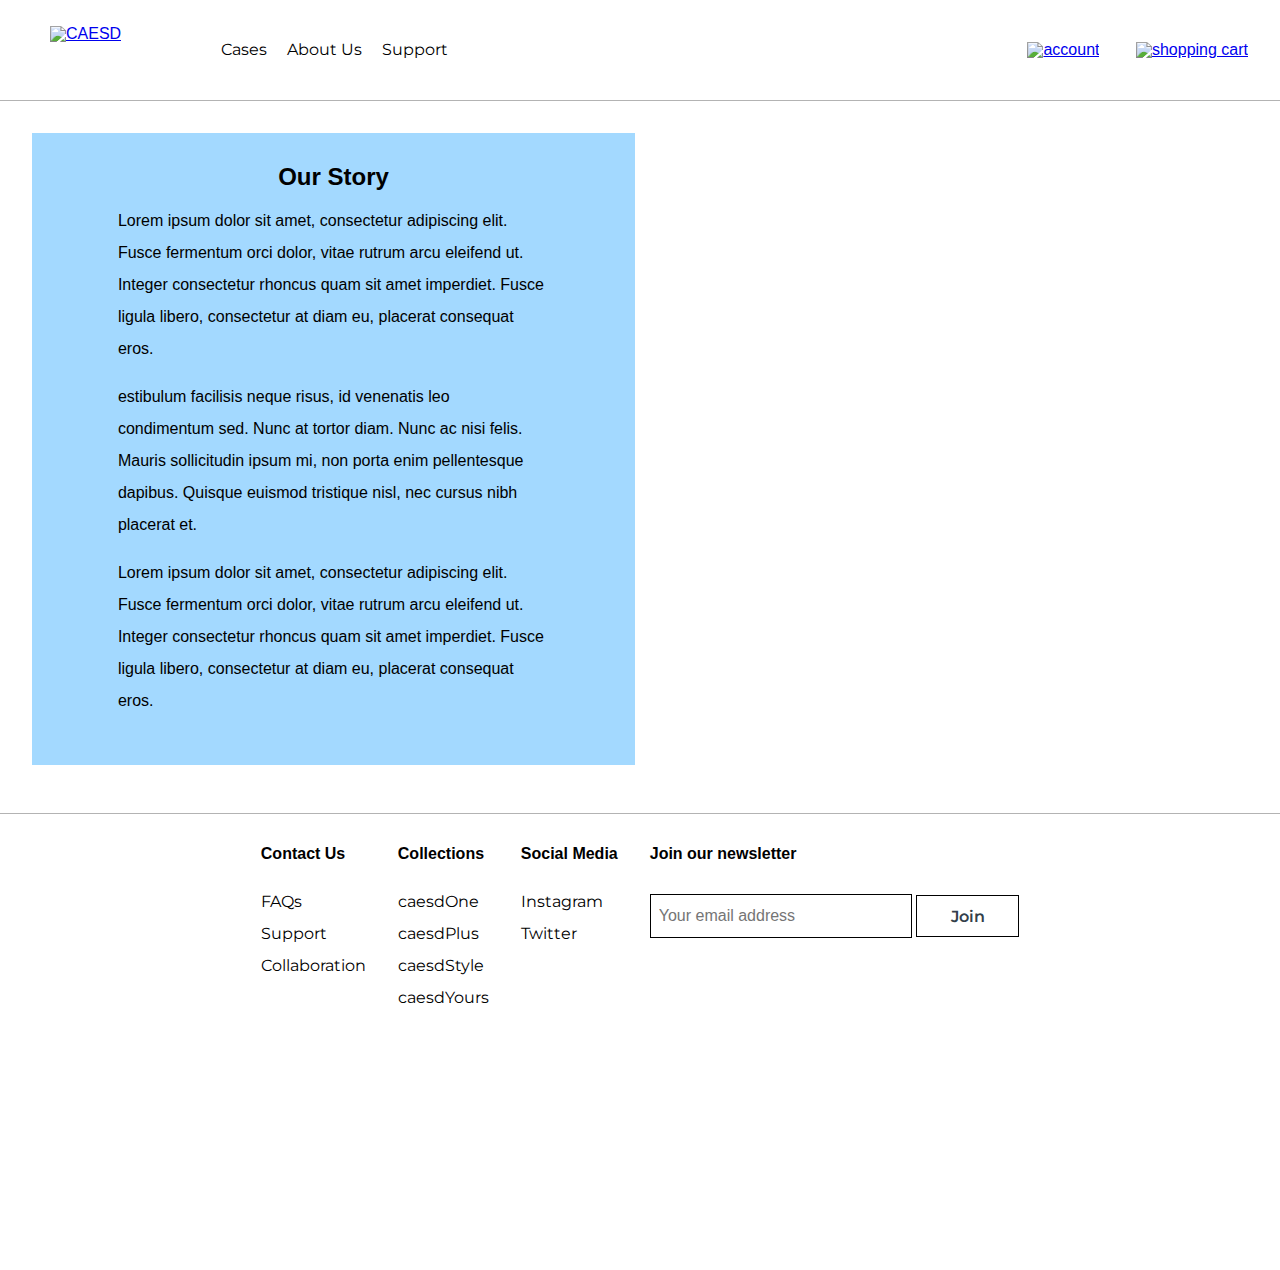
==== about-us.html @ 48cbce0d "Simplifying CSS, improving page layouts and changing layouts to grid." ====
<!DOCTYPE html>
<html lang="en" dir="ltr">

<head>
  <meta charset="utf-8">
  <title>CAESD</title>
  <meta name="viewport" content="width=device-width, initial -scale=1.0">
  <meta name="description" content="CAESD offers high-quality phone cases to users at all different price points. Our cases are designed to be minimalist and bright.">
  <meta name="keywords" content="phone case, iPhone, cases, design, modern, minimalist, phone case">
  <meta name="author" content="Devansh G.">
  <meta name="copyright" content="CAESD">
  <link rel="stylesheet" href="style.css">
  <link rel="preconnect" href="https://fonts.gstatic.com">
  <link
    href="https://fonts.googleapis.com/css2?family=Montserrat:ital,wght@0,100;0,200;0,300;0,400;0,500;0,600;0,700;0,800;0,900;1,100;1,200;1,300;1,400;1,500;1,600;1,700;1,800;1,900&family=Playfair+Display:ital,wght@0,400;0,500;0,600;0,700;0,800;0,900;1,400;1,500;1,600;1,700;1,800;1,900&display=swap"
    rel="stylesheet">
</head>

<body>
  <header>
    <a href="index.html"><img class="header-brand" src="assets/logo.svg" alt="CAESD"></a>
    <nav>
      <ul>
        <li><a href="cases.html">cases</a></li>
        <li><a href="about-us.html">about us</a></li>
        <li><a href="support.html">support</a></li>
      </ul>
    </nav>
    <div class="shop-items">
      <a href="#"><img src="assets/person.svg" alt="account"></a>
      <a href="#"><img src="assets/cart.svg" alt="shopping cart"></a>
    </div>
  </header>

<section>
  <div class="gallery">
    <div class="our-story">
      <h2>Our Story</h2>
      <p>Lorem ipsum dolor sit amet, consectetur adipiscing elit. Fusce fermentum orci dolor, vitae rutrum arcu eleifend ut. Integer consectetur rhoncus quam sit amet imperdiet. Fusce ligula libero, consectetur at diam eu, placerat consequat eros.</p>
      <p>estibulum facilisis neque risus, id venenatis leo condimentum sed. Nunc at tortor diam. Nunc ac nisi felis. Mauris sollicitudin ipsum mi, non porta enim pellentesque dapibus. Quisque euismod tristique nisl, nec cursus nibh placerat et.</p>
      <p>Lorem ipsum dolor sit amet, consectetur adipiscing elit. Fusce fermentum orci dolor, vitae rutrum arcu eleifend ut. Integer consectetur rhoncus quam sit amet imperdiet. Fusce ligula libero, consectetur at diam eu, placerat consequat eros.</p>
    </div>
    <div class="about-images image-1"></div>
    <div class="about-images image-2"></div>
    <div class="about-images image-3"></div>
    <div class="about-images image-4"></div>
    <div class="about-images image-5"></div>
  </div>
</section>


  <footer>
    <div class="footer">

      <div class="footer-heading footer-1">
        <h2>Contact Us</h2>
        <a href="support.html#faq">FAQs</a>
        <a href="support.html">Support</a>
        <a href="support.html#collab">Collaboration</a>
      </div>

      <div class="footer-heading footer-2">
        <h2>Collections</h2>
        <a href="#">caesdOne</a>
        <a href="#">caesdPlus</a>
        <a href="#">caesdStyle</a>
        <a href="#">caesdYours</a>
      </div>

      <div class="footer-heading footer-3">
        <h2>Social Media</h2>
        <a href="https://www.instagram.com/caesd.shop/" target="_blank">Instagram</a>
        <a href="https://twitter.com/caesdshop" target="_blank">Twitter</a>
      </div>

      <div class="footer-email-form">
        <h2>Join our newsletter</h2>
        <input type="email" placeholder="Your email address" id="footer-email">
        <input type="submit" value="Join" id="footer-email-btn">
      </div>
    </div>
  </footer>
</body>

</html>
---- style.css ----
/* Reset Stylesheet */
html, body, div, span, object, iframe,
h1, h2, h3, h4, h5, h6, p, blockquote, pre,
abbr, address, cite, code,
del, dfn, em, img, ins, kbd, q, samp,
small, strong, sub, sup, var,
b, i,
dl, dt, dd, ol, ul, li,
fieldset, form, label, legend,
table, caption, tbody, tfoot, thead, tr, th, td,
article, aside, canvas, details, figcaption, figure,
footer, header, hgroup, menu, nav, section, summary,
time, mark, audio, video {
  margin: 0;
  padding: 0;
  border: 0;
  outline: 0;
  font-size: 100%;
  vertical-align: baseline;
  background: transparent;
}

body {
  line-height: 1;
}

article, aside, details, figcaption, figure,
footer, header, hgroup, menu, nav, section {
  display: block;
}

nav ul {
  list-style: none;
}

blockquote, q {
  quotes: none;
}

blockquote:before, blockquote:after,
q:before, q:after {
  content: '';
  content: none;
}

a {
  margin: 0;
  padding: 0;
  font-size: 100%;
  vertical-align: baseline;
  background: transparent;
}

/* change colours to suit your needs */
ins {
  background-color: #ff9;
  color: #000;
  text-decoration: none;
}

/* change colours to suit your needs */
mark {
  background-color: #ff9;
  color: #000;
  font-style: italic;
  font-weight: bold;
}

del {
  text-decoration: line-through;
}

abbr[title], dfn[title] {
  border-bottom: 1px dotted;
  cursor: help;
}

table {
  border-collapse: collapse;
  border-spacing: 0;
}

hr {
  display: block;
  height: 1px;
  border: 0;
  border-top: 1px solid #cccccc;
  margin: 16px 0;
  padding: 0;
}

input, select {
  vertical-align: middle;
}

/*My Code*/
* {
  font-family: 'Roboto', sans-serif;
}

body {}

section {
  width: calc(100% - 32px);
  display: flex;
  justify-content: center;
  padding:0 16px 16px 16px;
}

/*HEADER*/
header {
  background-color: #fff;
  width: 100%;
  height: 100px;
  display: flex;
  flex-direction: column;
  align-items: center;
  border-bottom: solid 0.5px #b3b3b3;
}

header .header-brand {
  height: 32px;
  display: block;
  margin-top: 16px;
  margin-bottom: 16px;
}

header nav ul {
  display: flex;
  flex-direction: row;
  flex-wrap: wrap;
  align-items: center;
}

header ul li a {
  font-family: 'Montserrat', sans-serif;
  display: block;
  padding-right: 20px;
  text-transform: capitalize;
  font-size: 16px;
  text-decoration: none;
  color: #000;
}

header ul li a:hover {
  text-decoration: underline;
  transition: 0.3s ease-out;
}

.shop-items {
  justify-content: center;
  align-items: center;
}

.shop-items a img {
  height: 24px;
}

@media only screen and (min-width: 1000px) {
  header {
    flex-direction: row;
    align-items: center;
  }

  header .header-brand {
    height: 48px;
    margin-left: 50px;
  }

  header nav {
    margin-left: 100px;
  }

  .shop-items {
    margin-left: auto;
    justify-content: flex-start;
    align-items: center;
  }

  .shop-items a img {
    height: 32px;
    margin-right: 32px;
  }
}

/*FOOTER*/
footer {
  border-top: 0.5px solid #b3b3b3;
  background-color: #fff;
  padding: 32px 0 64px 0;
}

footer .footer {
  width: 80%;
  height: 40vh;
  background-color: #fff;
  display: flex;
  justify-content: center;
  flex-wrap: wrap;
  margin: 0 auto;
}

.footer-heading {
  display: flex;
  flex-direction: column;
  margin-right: 32px;
}

.footer-heading h2 {
  margin-bottom: 32px;
}

.footer-heading a {
  font-family: 'Montserrat', sans-serif;
  color: #000;
  text-decoration: none;
  margin-bottom: 16px;
}

.footer-heading a:hover {
  text-decoration: underline;
  transition: 0.3s ease-out;
}

.footer-email-form h2 {
  margin-bottom: 32px;
}

#footer-email {
  width: 250px;
  height: 40px;
  outline: none;
  border: solid 0.5px #000;
  padding-left: 8px;
  font-size: 16px;
  margin-bottom: 16px;
}

#footer-email-btn {
  width: 103px;
  padding: 1px;
  height: 42px;
  background-color: #fff;
  outline: none;
  border: solid 0.5px #000;
  color: #343F4B;
  font-size: 16px;
  margin-bottom: 16px;
  font-weight: 600;
  font-family: 'Montserrat', sans-serif;
}

#footer-email-btn:hover {
  cursor: pointer;
  background-color: #f9423d;
  transition: all 0.4s ease-out;
}

/*INDEX*/
.index-banner {
  width: 100%;
  margin-top: 16px;
  background: linear-gradient(rgba(0, 0, 0, 0.4), rgba(0, 0, 0, 0.5)), url(assets/soon.jpg);
  background-position: center middle;
  background-size: cover;
  background-repeat: no-repeat;
  height: 60vh;
  overflow: hidden;
  display: flex;
  flex-direction: column;
  align-items: center;
  justify-content: center;
  padding: 16px;
}

.index-banner h1 {
  font-size: 32px;
  color: #fff;
  text-align: center;
  margin-bottom: 16px;
}

.index-banner p {
  color: #fff;
  font-family: 'Montserrat', sans-serif;
  font-size: 16px;
  text-align: center;
  margin-bottom: 16px;
}

.vision-grid {
  display: grid;
  grid-template-columns: 1fr 1fr;
  grid-gap: 32px;
}

.vision-image {
  margin: 32px;
  background-image: url(assets/d.jpg);
  background-position: center;
  background-repeat: no-repeat;
  background-size: cover;
  height: 320px;
}

.vision-item {
  padding: 32px;
  line-height: 21px;
  font-size: 16px;
  display: flex;
  flex-direction: column;
  justify-content: center;
  grid-column: span 2;
}

.vision-item h2 {
  font-size: 32px;
  margin-bottom: 32px;
}

.collections-grid {
  display: grid;
  grid-template-columns: 1fr 1fr 1fr;
  grid-gap: 32px;
}

.coll-item {
  padding: 32px;
  display: flex;
  flex-direction: column;
  justify-content: center;
  align-items: center;
  grid-column: span 3;
}

.coll-item img {
  margin-left: 0;
  margin-right: 0;
  width: 300px;
}

.coll-item img,h2,p {
  margin-bottom: 16px;
}

.coll-item h2 {
  font-weight: 500;
}

.coll-item p {
  font-family: 'Montserrat', sans-serif;
  line-height: 20px;
}

.coll-item button {
  font-family: 'Montserrat', sans-serif;
  font-weight: 600;
  outline: none;
  border: solid 1px #000;
  background-color: #fff;
  font-size: 12px;
  text-transform: uppercase;
  padding: 10px;
}

.coll-item button:hover {
  opacity: 0.6;
}

@media only screen and (min-width: 1000px) {
  .index-banner h1 {
    margin-left: 32px;
    font-size: 64px;
    margin-bottom: 32px;
  }

  .index-banner p {
    font-size: 24px;
    margin-left: 32px;
    margin-bottom: 32px;
  }

  .coll-item {
    grid-column: span 1;
  }

  .vision-item {
    grid-column: span 1;
  }
}

/*SUPPORT*/
.support-grid {
  margin-top: 16px;
  display: grid;
  grid-template-columns: 1fr 1fr;
  grid-gap: 32px;
}

.support-div {
  background-color: red;
  grid-column: span 2;
  padding: 32px;
}

.support-statement {
  display: flex;
  flex-direction: column;
  justify-content: center;
  align-items: center;
}


.form form {
  display: flex;
  flex-direction: column;
  justify-content: center;
  align-items: center;
}

.support-div img {
  height: 32px;
}

.support-div p {
  font-family: 'Montserrat', sans-serif;
}

@media only screen and (min-width: 1000px) {
  .support-div {
    grid-column: span 1;
  }
}

/*ABOUT US*/
.gallery {
  padding-top: 32px;
  padding-bottom: 32px;
  width: calc(100%-32px);
  padding-left: 16px;
  padding-right: 16px;
  height: auto;
  display: grid;
  grid-template-columns: repeat(4, 1fr);
  grid-gap: 10px;
}

.our-story {
  padding: 32px;
  grid-column: span 4;
  display: flex;
  flex-direction: column;
  justify-content: center;
  align-items: center;
  background-color: #A3D9FF;
}

.our-story h2 {
  font-size: 24px;
  margin-bottom: 16px;
}

.our-story p {
  width: 80%;
  font-size: 16px;
  line-height: 32px;
  margin-bottom: 16px;
}

.about-images {
  height: 200px;
  width: auto;
  background-position: center;
  background-size: cover;
  background-repeat: no-repeat;
  grid-column: span 4;
}

.image-1 {
  background-image: url(assets/a.jpg);
}

.image-2 {
  background-image: url(assets/b.jpg);
}

.image-3 {
  background-image: url(assets/c.jpg);
}

.image-4 {
  background-image: url(assets/d.jpg);
}

.image-5 {
  background-image: url(assets/e.jpg);
}

@media only screen and (min-width: 1000px) {
  .about-images {
    grid-column: auto;
  }

  .image-1 {
    grid-column: span 2;
  }

  .our-story {
    grid-column: span 2;
    grid-row: span 3;
  }

}

/*PRODUCTS*/

}
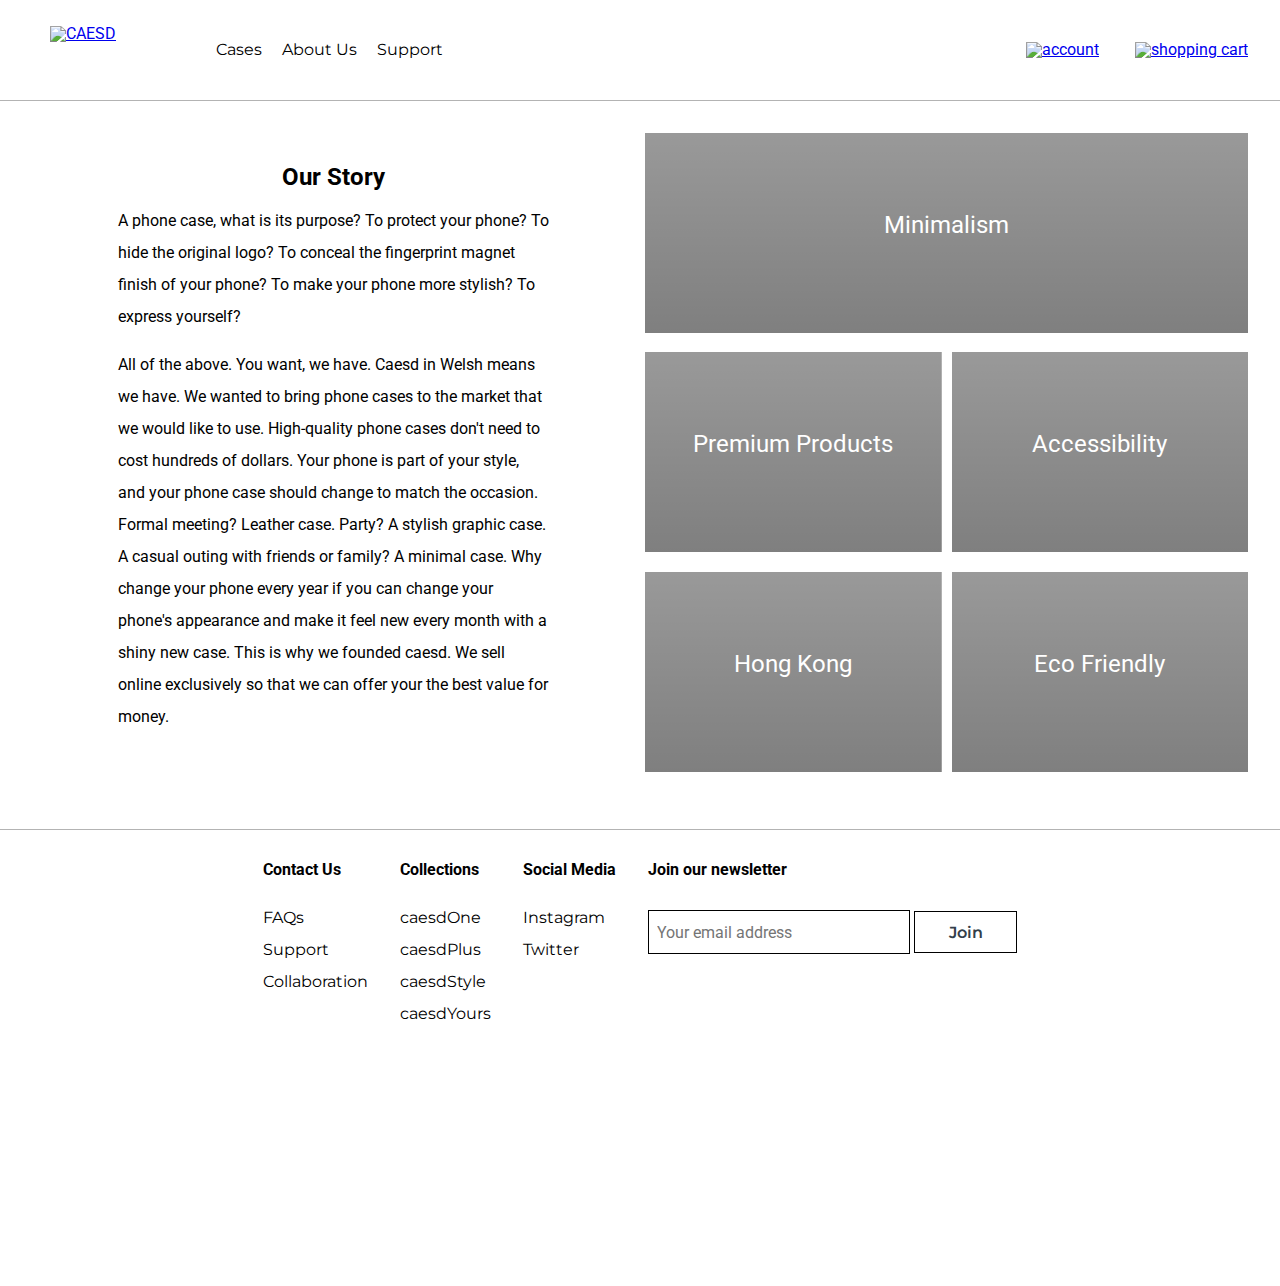
==== commit f5a483f9: "Improving grammar, completing about us page." ====
--- a/about-us.html
+++ b/about-us.html
@@ -11,9 +11,7 @@
   <meta name="copyright" content="CAESD">
   <link rel="stylesheet" href="style.css">
   <link rel="preconnect" href="https://fonts.gstatic.com">
-  <link
-    href="https://fonts.googleapis.com/css2?family=Montserrat:ital,wght@0,100;0,200;0,300;0,400;0,500;0,600;0,700;0,800;0,900;1,100;1,200;1,300;1,400;1,500;1,600;1,700;1,800;1,900&family=Playfair+Display:ital,wght@0,400;0,500;0,600;0,700;0,800;0,900;1,400;1,500;1,600;1,700;1,800;1,900&display=swap"
-    rel="stylesheet">
+  <link href="https://fonts.googleapis.com/css2?family=Montserrat:wght@100;200;300;400;500;600;700;800;900&family=Roboto:wght@100;300;400;500;700;900&display=swap" rel="stylesheet">
 </head>
 
 <body>
@@ -32,21 +30,31 @@
     </div>
   </header>
 
-<section>
-  <div class="gallery">
-    <div class="our-story">
-      <h2>Our Story</h2>
-      <p>Lorem ipsum dolor sit amet, consectetur adipiscing elit. Fusce fermentum orci dolor, vitae rutrum arcu eleifend ut. Integer consectetur rhoncus quam sit amet imperdiet. Fusce ligula libero, consectetur at diam eu, placerat consequat eros.</p>
-      <p>estibulum facilisis neque risus, id venenatis leo condimentum sed. Nunc at tortor diam. Nunc ac nisi felis. Mauris sollicitudin ipsum mi, non porta enim pellentesque dapibus. Quisque euismod tristique nisl, nec cursus nibh placerat et.</p>
-      <p>Lorem ipsum dolor sit amet, consectetur adipiscing elit. Fusce fermentum orci dolor, vitae rutrum arcu eleifend ut. Integer consectetur rhoncus quam sit amet imperdiet. Fusce ligula libero, consectetur at diam eu, placerat consequat eros.</p>
+  <section>
+    <div class="gallery">
+      <div class="our-story">
+        <h2>Our Story</h2>
+        <p>A phone case, what is its purpose? To protect your phone? To hide the original logo? To conceal the fingerprint magnet finish of your phone? To make your phone more stylish? To express yourself?</p>
+
+        <p>All of the above. You want, we have. Caesd in Welsh means we have. We wanted to bring phone cases to the market that we would like to use. High-quality phone cases don't need to cost hundreds of dollars. Your phone is part of your style, and your phone case should change to match the occasion. Formal meeting? Leather case. Party? A stylish graphic case. A casual outing with friends or family? A minimal case. Why change your phone every year if you can change your phone's appearance and make it feel new every month with a shiny new case. This is why we founded caesd. We sell online exclusively so that we can offer your the best value for money.</p>
+      </div>
+      <div class="about-images image-1">
+        <p>Minimalism</p>
+      </div>
+      <div class="about-images image-2">
+        <p>Premium Products</p>
+      </div>
+      <div class="about-images image-3">
+        <p>Accessibility</p>
+      </div>
+      <div class="about-images image-4">
+        <p>Hong Kong</p>
+      </div>
+      <div class="about-images image-5">
+        <p>Eco Friendly</p>
+      </div>
     </div>
-    <div class="about-images image-1"></div>
-    <div class="about-images image-2"></div>
-    <div class="about-images image-3"></div>
-    <div class="about-images image-4"></div>
-    <div class="about-images image-5"></div>
-  </div>
-</section>
+  </section>
 
 
   <footer>
--- a/style.css
+++ b/style.css
@@ -452,7 +452,6 @@
   flex-direction: column;
   justify-content: center;
   align-items: center;
-  background-color: #A3D9FF;
 }
 
 .our-story h2 {
@@ -474,26 +473,49 @@
   background-size: cover;
   background-repeat: no-repeat;
   grid-column: span 4;
+  display: flex;
+  justify-content: center;
+  align-items: center;
+}
+
+.about-images p {
+  color: #fff;
+  font-size: 24px;
 }
 
 .image-1 {
-  background-image: url(assets/a.jpg);
+  background: linear-gradient(rgba(0, 0, 0, 0.4), rgba(0, 0, 0, 0.5)), url(assets/a.jpg);
+  background-position: center;
+  background-size: cover;
+  background-repeat: no-repeat;
 }
 
 .image-2 {
-  background-image: url(assets/b.jpg);
+  background: linear-gradient(rgba(0, 0, 0, 0.4), rgba(0, 0, 0, 0.5)), url(assets/b.jpg);
+  background-position: center;
+  background-size: cover;
+  background-repeat: no-repeat;
 }
 
 .image-3 {
-  background-image: url(assets/c.jpg);
+  background: linear-gradient(rgba(0, 0, 0, 0.4), rgba(0, 0, 0, 0.5)), url(assets/c.jpg);
+  background-position: center;
+  background-size: cover;
+  background-repeat: no-repeat;
 }
 
 .image-4 {
-  background-image: url(assets/d.jpg);
+  background: linear-gradient(rgba(0, 0, 0, 0.4), rgba(0, 0, 0, 0.5)), url(assets/d.jpg);
+  background-position: center;
+  background-size: cover;
+  background-repeat: no-repeat;
 }
 
 .image-5 {
-  background-image: url(assets/e.jpg);
+  background: linear-gradient(rgba(0, 0, 0, 0.4), rgba(0, 0, 0, 0.5)), url(assets/e.jpg);
+  background-position: center;
+  background-size: cover;
+  background-repeat: no-repeat;
 }
 
 @media only screen and (min-width: 1000px) {
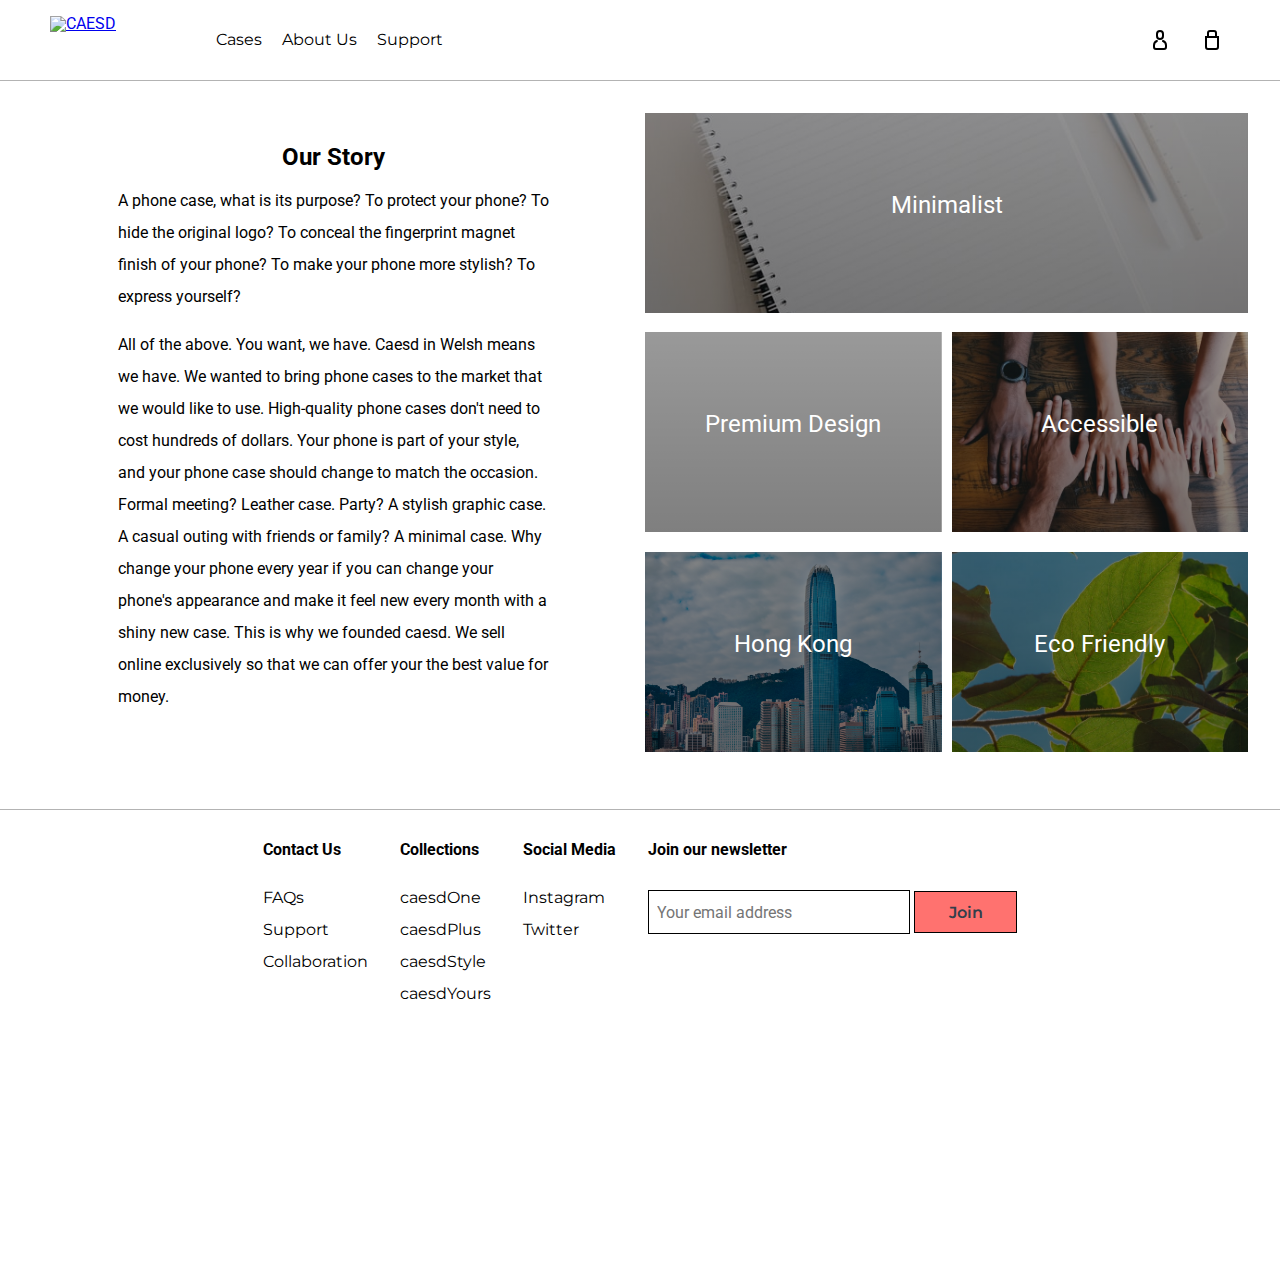
==== commit 8207f0ce: "Assets updated, added dark mode to coming soon page." ====
--- a/about-us.html
+++ b/about-us.html
@@ -3,13 +3,23 @@
 
 <head>
   <meta charset="utf-8">
-  <title>CAESD</title>
+  <title>About Us | CAESD</title>
   <meta name="viewport" content="width=device-width, initial -scale=1.0">
   <meta name="description" content="CAESD offers high-quality phone cases to users at all different price points. Our cases are designed to be minimalist and bright.">
   <meta name="keywords" content="phone case, iPhone, cases, design, modern, minimalist, phone case">
   <meta name="author" content="Devansh G.">
   <meta name="copyright" content="CAESD">
+  <link rel="shortcut icon" href="assets/favicon.png">
+
+  <!-- Snip cart -->
+  <link rel="preconnect" href="https://app.snipcart.com">
+  <link rel="preconnect" href="https://cdn.snipcart.com">
+  <link rel="stylesheet" href="https://cdn.snipcart.com/themes/v3.2.0/default/snipcart.css" />
+
+  <!-- My Style Sheet -->
   <link rel="stylesheet" href="style.css">
+
+  <!-- Google Fonts -->
   <link rel="preconnect" href="https://fonts.gstatic.com">
   <link href="https://fonts.googleapis.com/css2?family=Montserrat:wght@100;200;300;400;500;600;700;800;900&family=Roboto:wght@100;300;400;500;700;900&display=swap" rel="stylesheet">
 </head>
@@ -25,8 +35,8 @@
       </ul>
     </nav>
     <div class="shop-items">
-      <a href="#"><img src="assets/person.svg" alt="account"></a>
-      <a href="#"><img src="assets/cart.svg" alt="shopping cart"></a>
+      <img class="snipcart-customer-signin" src="assets/person.svg" alt="shopping cart">
+      <img class="snipcart-checkout" src="assets/cart.svg" alt="shopping cart">
     </div>
   </header>
 
@@ -38,24 +48,27 @@
 
         <p>All of the above. You want, we have. Caesd in Welsh means we have. We wanted to bring phone cases to the market that we would like to use. High-quality phone cases don't need to cost hundreds of dollars. Your phone is part of your style, and your phone case should change to match the occasion. Formal meeting? Leather case. Party? A stylish graphic case. A casual outing with friends or family? A minimal case. Why change your phone every year if you can change your phone's appearance and make it feel new every month with a shiny new case. This is why we founded caesd. We sell online exclusively so that we can offer your the best value for money.</p>
       </div>
-      <div class="about-images image-1">
-        <p>Minimalism</p>
+      <div class="background-image-div about-images image-1">
+        <p>Minimalist</p>
       </div>
-      <div class="about-images image-2">
-        <p>Premium Products</p>
+      <div class="background-image-div about-images image-2">
+        <p>Premium Design</p>
       </div>
-      <div class="about-images image-3">
-        <p>Accessibility</p>
+      <div class="background-image-div about-images image-3">
+        <p>Accessible</p>
       </div>
-      <div class="about-images image-4">
+      <div class="background-image-div about-images image-4">
         <p>Hong Kong</p>
       </div>
-      <div class="about-images image-5">
+      <div class="background-image-div about-images image-5">
         <p>Eco Friendly</p>
       </div>
     </div>
   </section>
 
+  <!-- SNIP CART -->
+  <script async src="https://cdn.snipcart.com/themes/v3.2.0/default/snipcart.js"></script>
+  <div hidden id="snipcart" data-api-key="ZjgwZTkxZWEtZTM1Ni00NzY0LWFlOGMtMTYyMTA3MjdhZmViNjM3NTY2NDQ2MTk2Njg1ODc3"></div>
 
   <footer>
     <div class="footer">
--- a/style.css
+++ b/style.css
@@ -104,14 +104,14 @@
   width: calc(100% - 32px);
   display: flex;
   justify-content: center;
-  padding:0 16px 16px 16px;
+  padding: 0 16px 16px 16px;
 }
 
 /*HEADER*/
 header {
   background-color: #fff;
   width: 100%;
-  height: 100px;
+  height: auto;
   display: flex;
   flex-direction: column;
   align-items: center;
@@ -150,10 +150,13 @@
 .shop-items {
   justify-content: center;
   align-items: center;
-}
-
-.shop-items a img {
-  height: 24px;
+  padding: 8px;
+}
+
+.shop-items img {
+  cursor: pointer;
+  margin-right: 24px;
+  width: 24px;
 }
 
 @media only screen and (min-width: 1000px) {
@@ -175,10 +178,10 @@
     margin-left: auto;
     justify-content: flex-start;
     align-items: center;
-  }
-
-  .shop-items a img {
-    height: 32px;
+    padding: 0;
+  }
+  .shop-items {
+    height: 24px;
     margin-right: 32px;
   }
 }
@@ -240,7 +243,7 @@
   width: 103px;
   padding: 1px;
   height: 42px;
-  background-color: #fff;
+  background-color: #ff726f;
   outline: none;
   border: solid 0.5px #000;
   color: #343F4B;
@@ -261,7 +264,7 @@
   width: 100%;
   margin-top: 16px;
   background: linear-gradient(rgba(0, 0, 0, 0.4), rgba(0, 0, 0, 0.5)), url(assets/soon.jpg);
-  background-position: center middle;
+  background-position: center;
   background-size: cover;
   background-repeat: no-repeat;
   height: 60vh;
@@ -339,7 +342,7 @@
   width: 300px;
 }
 
-.coll-item img,h2,p {
+.coll-item img, h2, p {
   margin-bottom: 16px;
 }
 
@@ -391,16 +394,24 @@
 
 /*SUPPORT*/
 .support-grid {
+  width: 100%;
   margin-top: 16px;
   display: grid;
   grid-template-columns: 1fr 1fr;
-  grid-gap: 32px;
+  grid-gap: 16px;
 }
 
 .support-div {
-  background-color: red;
+  padding: 32px;
   grid-column: span 2;
-  padding: 32px;
+}
+
+.support-div h3 {
+  margin-bottom: 16px;
+}
+
+.support-div p {
+  line-height: 24px;
 }
 
 .support-statement {
@@ -408,27 +419,115 @@
   flex-direction: column;
   justify-content: center;
   align-items: center;
-}
-
+  color: #fff;
+  background: linear-gradient(rgba(0, 0, 0, 0.4), rgba(0, 0, 0, 0.5)), url(assets/support.jpg);
+  background-size: cover;
+}
+
+.support-statement h2 {
+  text-align: center;
+}
+
+.support-statement p {
+  text-align: center;
+}
 
 .form form {
   display: flex;
   flex-direction: column;
   justify-content: center;
   align-items: center;
+}
+
+.form input {
+  width: 80%;
+  font-size: 16px;
+  padding: 8px;
+  border: solid 0.5px #000;
+  outline: none;
+  margin-bottom: 16px;
+}
+
+.form p {
+  width: calc(80% + 16px);
+  display: flex;
+  flex-direction: row;
+  flex-wrap: wrap;
+}
+
+.form p select {
+  -webkit-appearance: none;
+  -moz-appearance: none;
+  font-size: 16px;
+  width: 100%;
+  border: none;
+  outline: none;
+  font-family: 'Montserrat', sans-serif;
+  background-image: url([data-uri]) !important;
+  background-repeat: no-repeat !important;
+  background-position-x: 100% !important;
+  background-position-y: 50% !important;
+  padding: 8px;
+  border: 0.5px solid #000;
+  border-radius: 0px;
+  color: #000;
+}
+
+.form textarea {
+  resize: none;
+  font-size: 16px;
+  padding: 8px;
+  width: 80%;
+  height: 320px;
+  margin-bottom: 16px;
+  overflow-x: hidden;
+}
+
+.form button {
+  font-family: 'Montserrat', sans-serif;
+  font-weight: 600;
+  outline: none;
+  border: solid 1px #000;
+  background-color: #fff;
+  font-size: 12px;
+  text-transform: uppercase;
+  padding: 10px;
+  width: 50%;
+}
+
+.form button:hover {
+  opacity: 0.6;
 }
 
 .support-div img {
   height: 32px;
+  filter: invert(100%);
 }
 
 .support-div p {
   font-family: 'Montserrat', sans-serif;
+}
+
+#faq {
+  grid-column: span 2;
 }
 
 @media only screen and (min-width: 1000px) {
   .support-div {
     grid-column: span 1;
+  }
+
+  .support-statement h2 {
+    font-size: 24px;
+  }
+
+  .support-statement p {
+    font-size: 16px;
+  }
+
+  .support-statement img {
+    height: 48px;
+    margin-left: 16px;
   }
 }
 
@@ -436,7 +535,7 @@
 .gallery {
   padding-top: 32px;
   padding-bottom: 32px;
-  width: calc(100%-32px);
+  width: calc(100% - 32px);
   padding-left: 16px;
   padding-right: 16px;
   height: auto;
@@ -469,53 +568,41 @@
 .about-images {
   height: 200px;
   width: auto;
+  grid-column: span 4;
+  display: flex;
+  justify-content: center;
+  align-items: center;
+}
+
+.about-images p {
+  color: #fff;
+  font-size: 24px;
+}
+
+.image-1 {
+  background: linear-gradient(rgba(0, 0, 0, 0.4), rgba(0, 0, 0, 0.5)), url(assets/a.jpg);
+}
+
+.image-2 {
+  background: linear-gradient(rgba(0, 0, 0, 0.4), rgba(0, 0, 0, 0.5)), url(assets/b.jpg);
+}
+
+.image-3 {
+  background: linear-gradient(rgba(0, 0, 0, 0.4), rgba(0, 0, 0, 0.5)), url(assets/c.jpg);
+}
+
+.image-4 {
+  background: linear-gradient(rgba(0, 0, 0, 0.4), rgba(0, 0, 0, 0.5)), url(assets/d.jpg);
+}
+
+.image-5 {
+  background: linear-gradient(rgba(0, 0, 0, 0.4), rgba(0, 0, 0, 0.5)), url(assets/e.jpg);
+}
+
+.background-image-div {
   background-position: center;
   background-size: cover;
   background-repeat: no-repeat;
-  grid-column: span 4;
-  display: flex;
-  justify-content: center;
-  align-items: center;
-}
-
-.about-images p {
-  color: #fff;
-  font-size: 24px;
-}
-
-.image-1 {
-  background: linear-gradient(rgba(0, 0, 0, 0.4), rgba(0, 0, 0, 0.5)), url(assets/a.jpg);
-  background-position: center;
-  background-size: cover;
-  background-repeat: no-repeat;
-}
-
-.image-2 {
-  background: linear-gradient(rgba(0, 0, 0, 0.4), rgba(0, 0, 0, 0.5)), url(assets/b.jpg);
-  background-position: center;
-  background-size: cover;
-  background-repeat: no-repeat;
-}
-
-.image-3 {
-  background: linear-gradient(rgba(0, 0, 0, 0.4), rgba(0, 0, 0, 0.5)), url(assets/c.jpg);
-  background-position: center;
-  background-size: cover;
-  background-repeat: no-repeat;
-}
-
-.image-4 {
-  background: linear-gradient(rgba(0, 0, 0, 0.4), rgba(0, 0, 0, 0.5)), url(assets/d.jpg);
-  background-position: center;
-  background-size: cover;
-  background-repeat: no-repeat;
-}
-
-.image-5 {
-  background: linear-gradient(rgba(0, 0, 0, 0.4), rgba(0, 0, 0, 0.5)), url(assets/e.jpg);
-  background-position: center;
-  background-size: cover;
-  background-repeat: no-repeat;
 }
 
 @media only screen and (min-width: 1000px) {
@@ -531,9 +618,192 @@
     grid-column: span 2;
     grid-row: span 3;
   }
-
 }
 
 /*PRODUCTS*/
-
-}
+.products-grid {
+  display: grid;
+  grid-template-columns: repeat(3, 1fr);
+  grid-gap: 32px;
+  margin-top: 16px;
+  width: 100%;
+}
+
+.product-thumb {
+  background-image: url(assets/leather-1.jpg);
+  background-repeat: no-repeat;
+  background-size: cover;
+  background-position: center;
+  height: 300px;
+  width: 80%;
+}
+
+.item-2 {
+  background-image: url(assets/silicone-1.jpg);
+}
+
+.item-3 {
+  background-image: url(assets/watercolour-1.jpg);
+}
+
+.product-item {
+  padding: 32px;
+  display: flex;
+  flex-direction: column;
+  justify-content: center;
+  align-items: center;
+  grid-column: span 3;
+}
+
+.product-item p {
+  font-family: 'Montserrat', sans-serif;
+  margin-top: 16px;
+  font-weight: 500;
+  text-align: center;
+}
+
+.product-item a {
+  text-decoration: none;
+  color: #000;
+  font-family: 'Montserrat', sans-serif;
+  font-weight: 500;
+  outline: none;
+  text-transform: capitalize;
+  border: solid 1px #000;
+  font-size: 14px;
+  padding: 10px;
+}
+
+.product-item a:hover {
+  cursor: pointer;
+  background-color: #ff726f;
+  transition: all 0.4s ease-out;
+}
+
+@media only screen and (min-width: 1000px) {
+  .product-item {
+    grid-column: span 1;
+  }
+
+  .product-item button {
+    padding: 10px 32px 10px 32px;
+  }
+}
+
+/*Products Feature*/
+.feature-grid {
+  display: grid;
+  grid-template-columns: auto 1fr;
+  margin-top: 16px;
+}
+
+.feature-img {
+  width: 100%;
+  grid-column: span 2;
+}
+
+
+.feature-desc {
+  line-height: 21px;
+  font-size: 16px;
+  grid-column: span 2;
+  padding: 32px;
+}
+
+.feature-item select {
+  -webkit-appearance: none;
+  -moz-appearance: none;
+  width: 100%;
+  font-size: 16px;
+  border: none;
+  outline: none;
+  font-family: 'Montserrat', sans-serif;
+  background-image: url([data-uri]) !important;
+  background-repeat: no-repeat !important;
+  background-position-x: 100% !important;
+  background-position-y: 50% !important;
+  padding: 8px;
+  border: 0.5px solid #b3b3b3;
+  border-radius: 0px;
+  color: #000;
+}
+
+.feature-item input {
+  width: 20%;
+  font-size: 16px;
+  border: none;
+  outline: none;
+  font-family: 'Montserrat', sans-serif;
+  padding: 8px;
+  border: 0.5px solid #b3b3b3;
+  color: #000;
+  width: 32px;
+}
+
+.feature-item label {
+  display: flex;
+  margin-bottom: 8px;
+  flex-direction: column;
+}
+
+.feature-item h2 {
+  font-size: 24px;
+  margin-bottom: 16px;
+}
+
+.feature-item h3 {
+  font-weight: 500;
+  font-size: 20px;
+  margin-bottom: 32px;
+}
+
+.feature-item p {
+  margin-top: 16px;
+  font-family: 'Montserrat', sans-serif;
+  font-size: 14px;
+  line-height: 20px;
+}
+
+.feature-item button {
+  font-family: 'Montserrat', sans-serif;
+  font-weight: 400;
+  outline: none;
+  border: 0.5px solid #000;
+  background-color: transparent;
+  font-size: 14px;
+  text-transform: uppercase;
+  padding: 10px;
+  min-width: 200px;
+  width: 100%;
+}
+
+.feature-item button:hover {
+  cursor: pointer;
+  background-color: #ff726f;
+  transition: all 0.4s ease-out;
+}
+
+@media only screen and (min-width: 1000px) {
+  .feature-grid {
+    width: 80%;
+  }
+
+  .feature-img {
+    width: 530px;
+    height: 530px;
+    grid-column: span 1;
+  }
+
+  .feature-desc {
+    grid-column: span 1;
+  }
+
+  .feature-item select {
+    width: 30%;
+    min-width: 300px;
+  }
+
+  .feature-item input {
+    min-width: 40px;
+  }
+}
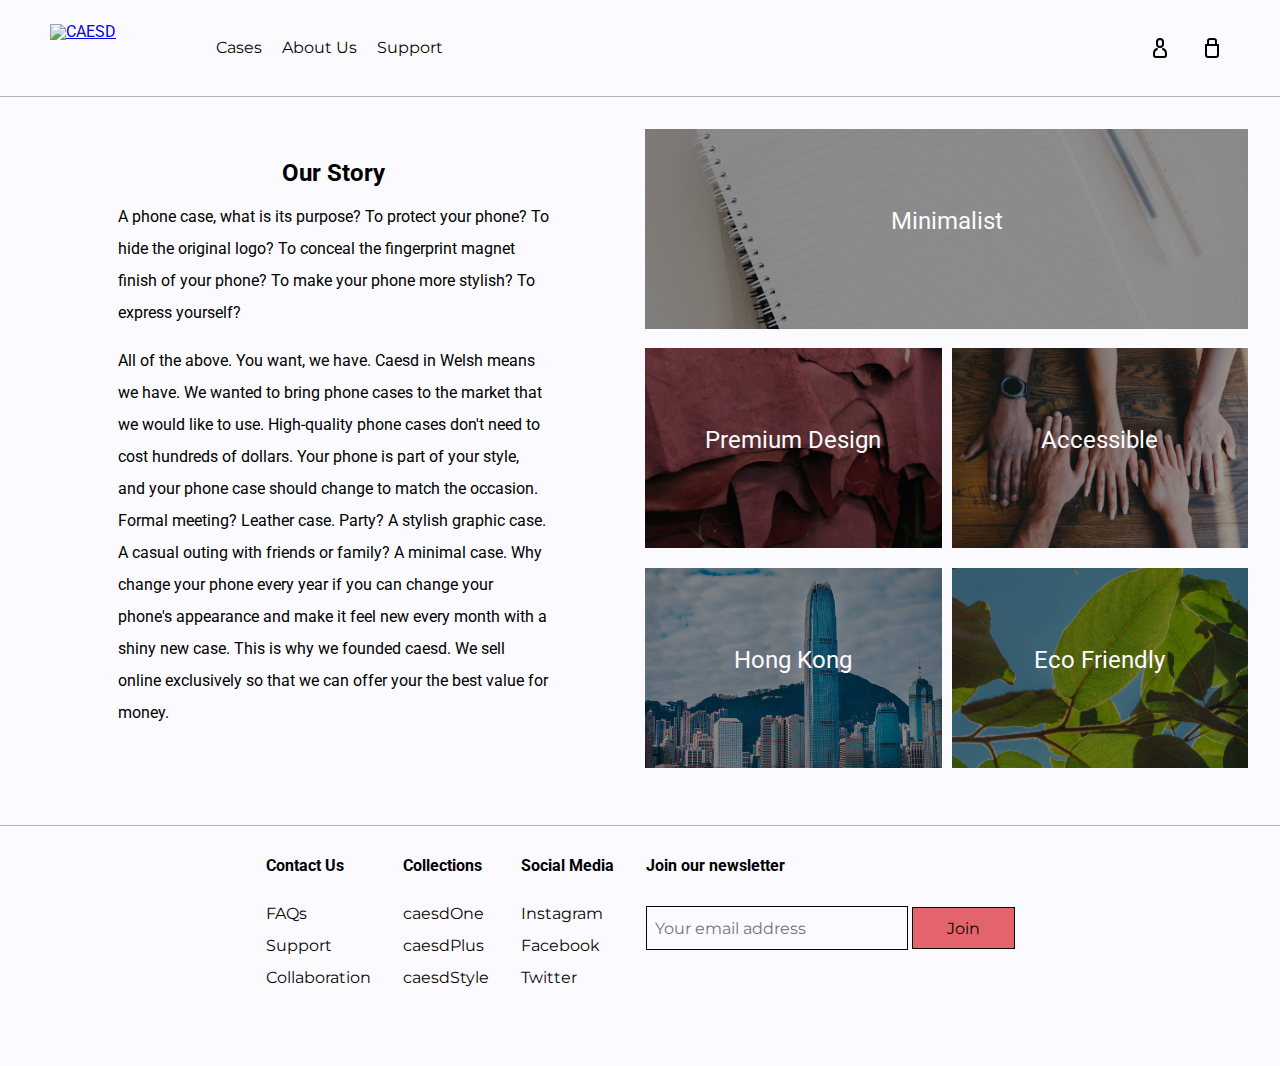
==== commit a3d02e1c: "Colours update, buttons updates and coming soon page optimized." ====
--- a/about-us.html
+++ b/about-us.html
@@ -85,13 +85,13 @@
         <a href="#">caesdOne</a>
         <a href="#">caesdPlus</a>
         <a href="#">caesdStyle</a>
-        <a href="#">caesdYours</a>
       </div>
 
       <div class="footer-heading footer-3">
         <h2>Social Media</h2>
-        <a href="https://www.instagram.com/caesd.shop/" target="_blank">Instagram</a>
-        <a href="https://twitter.com/caesdshop" target="_blank">Twitter</a>
+        <a href="https://www.instagram.com/caesdhk/" target="_blank">Instagram</a>
+        <a href="#" target="_blank">Facebook</a>
+        <a href="https://twitter.com/caesdhk" target="_blank">Twitter</a>
       </div>
 
       <div class="footer-email-form">
@@ -100,6 +100,7 @@
         <input type="submit" value="Join" id="footer-email-btn">
       </div>
     </div>
+
   </footer>
 </body>
 
--- a/style.css
+++ b/style.css
@@ -22,6 +22,7 @@
 
 body {
   line-height: 1;
+  background-color: #FBFBFF;
 }
 
 article, aside, details, figcaption, figure,
@@ -54,14 +55,14 @@
 /* change colours to suit your needs */
 ins {
   background-color: #ff9;
-  color: #000;
+  color: ;
   text-decoration: none;
 }
 
 /* change colours to suit your needs */
 mark {
   background-color: #ff9;
-  color: #000;
+  color: #0B0500;
   font-style: italic;
   font-weight: bold;
 }
@@ -98,8 +99,6 @@
   font-family: 'Roboto', sans-serif;
 }
 
-body {}
-
 section {
   width: calc(100% - 32px);
   display: flex;
@@ -109,7 +108,7 @@
 
 /*HEADER*/
 header {
-  background-color: #fff;
+  background-color: #FBFBFF;
   width: 100%;
   height: auto;
   display: flex;
@@ -139,7 +138,7 @@
   text-transform: capitalize;
   font-size: 16px;
   text-decoration: none;
-  color: #000;
+  color: #0B0500;
 }
 
 header ul li a:hover {
@@ -161,6 +160,8 @@
 
 @media only screen and (min-width: 1000px) {
   header {
+    padding-top: 8px;
+    padding-bottom: 8px;
     flex-direction: row;
     align-items: center;
   }
@@ -180,6 +181,7 @@
     align-items: center;
     padding: 0;
   }
+
   .shop-items {
     height: 24px;
     margin-right: 32px;
@@ -189,14 +191,14 @@
 /*FOOTER*/
 footer {
   border-top: 0.5px solid #b3b3b3;
-  background-color: #fff;
+  background-color: #FBFBFF;
   padding: 32px 0 64px 0;
 }
 
 footer .footer {
   width: 80%;
-  height: 40vh;
-  background-color: #fff;
+  height: auto;
+  background-color: #FBFBFF;
   display: flex;
   justify-content: center;
   flex-wrap: wrap;
@@ -215,7 +217,7 @@
 
 .footer-heading a {
   font-family: 'Montserrat', sans-serif;
-  color: #000;
+  color: #0B0500;
   text-decoration: none;
   margin-bottom: 16px;
 }
@@ -230,32 +232,33 @@
 }
 
 #footer-email {
+  font-family: 'Montserrat', sans-serif;
+  font-weight: 400;
   width: 250px;
   height: 40px;
   outline: none;
-  border: solid 0.5px #000;
+  border: solid 0.5px #0B0500;
   padding-left: 8px;
   font-size: 16px;
-  margin-bottom: 16px;
+  background-color: transparent;
 }
 
 #footer-email-btn {
   width: 103px;
   padding: 1px;
   height: 42px;
-  background-color: #ff726f;
+  background-color: #e4646d;
   outline: none;
-  border: solid 0.5px #000;
-  color: #343F4B;
-  font-size: 16px;
-  margin-bottom: 16px;
-  font-weight: 600;
-  font-family: 'Montserrat', sans-serif;
+  border: solid 0.5px #0B0500;
+  color: #0B0500;
+  font-size: 16px;
+  font-family: 'Montserrat', sans-serif;
+  font-weight: 400;
 }
 
 #footer-email-btn:hover {
   cursor: pointer;
-  background-color: #f9423d;
+  background-color: #DA2C38;
   transition: all 0.4s ease-out;
 }
 
@@ -263,7 +266,7 @@
 .index-banner {
   width: 100%;
   margin-top: 16px;
-  background: linear-gradient(rgba(0, 0, 0, 0.4), rgba(0, 0, 0, 0.5)), url(assets/soon.jpg);
+  background: url(assets/soon.jpg);
   background-position: center;
   background-size: cover;
   background-repeat: no-repeat;
@@ -278,13 +281,13 @@
 
 .index-banner h1 {
   font-size: 32px;
-  color: #fff;
+  color: #FBFBFF;
   text-align: center;
   margin-bottom: 16px;
 }
 
 .index-banner p {
-  color: #fff;
+  color: #FBFBFF;
   font-family: 'Montserrat', sans-serif;
   font-size: 16px;
   text-align: center;
@@ -299,7 +302,7 @@
 
 .vision-image {
   margin: 32px;
-  background-image: url(assets/d.jpg);
+  background-image: url(assets/vision.jpg);
   background-position: center;
   background-repeat: no-repeat;
   background-size: cover;
@@ -353,21 +356,6 @@
 .coll-item p {
   font-family: 'Montserrat', sans-serif;
   line-height: 20px;
-}
-
-.coll-item button {
-  font-family: 'Montserrat', sans-serif;
-  font-weight: 600;
-  outline: none;
-  border: solid 1px #000;
-  background-color: #fff;
-  font-size: 12px;
-  text-transform: uppercase;
-  padding: 10px;
-}
-
-.coll-item button:hover {
-  opacity: 0.6;
 }
 
 @media only screen and (min-width: 1000px) {
@@ -419,8 +407,8 @@
   flex-direction: column;
   justify-content: center;
   align-items: center;
-  color: #fff;
-  background: linear-gradient(rgba(0, 0, 0, 0.4), rgba(0, 0, 0, 0.5)), url(assets/support.jpg);
+  color: #FBFBFF;
+  background: url(assets/support.jpg);
   background-size: cover;
 }
 
@@ -442,8 +430,10 @@
 .form input {
   width: 80%;
   font-size: 16px;
+  font-family: 'Montserrat', sans-serif;
+  font-weight: 400;
   padding: 8px;
-  border: solid 0.5px #000;
+  border: solid 0.5px #0B0500;
   outline: none;
   margin-bottom: 16px;
 }
@@ -460,22 +450,24 @@
   -moz-appearance: none;
   font-size: 16px;
   width: 100%;
-  border: none;
   outline: none;
   font-family: 'Montserrat', sans-serif;
+  font-weight: 400;
   background-image: url([data-uri]) !important;
   background-repeat: no-repeat !important;
   background-position-x: 100% !important;
   background-position-y: 50% !important;
   padding: 8px;
-  border: 0.5px solid #000;
+  border: 0.5px solid #0B0500;
   border-radius: 0px;
-  color: #000;
+  color: #0B0500;
 }
 
 .form textarea {
   resize: none;
   font-size: 16px;
+  font-family: 'Montserrat', sans-serif;
+  font-weight: 400;
   padding: 8px;
   width: 80%;
   height: 320px;
@@ -487,8 +479,8 @@
   font-family: 'Montserrat', sans-serif;
   font-weight: 600;
   outline: none;
-  border: solid 1px #000;
-  background-color: #fff;
+  border: 1px solid #0B0500;
+  background-color: #FBFBFF;
   font-size: 12px;
   text-transform: uppercase;
   padding: 10px;
@@ -575,28 +567,28 @@
 }
 
 .about-images p {
-  color: #fff;
+  color: #FBFBFF;
   font-size: 24px;
 }
 
 .image-1 {
-  background: linear-gradient(rgba(0, 0, 0, 0.4), rgba(0, 0, 0, 0.5)), url(assets/a.jpg);
+  background: url(assets/a.jpg);
 }
 
 .image-2 {
-  background: linear-gradient(rgba(0, 0, 0, 0.4), rgba(0, 0, 0, 0.5)), url(assets/b.jpg);
+  background: url(assets/b.jpg);
 }
 
 .image-3 {
-  background: linear-gradient(rgba(0, 0, 0, 0.4), rgba(0, 0, 0, 0.5)), url(assets/c.jpg);
+  background: url(assets/c.jpg);
 }
 
 .image-4 {
-  background: linear-gradient(rgba(0, 0, 0, 0.4), rgba(0, 0, 0, 0.5)), url(assets/d.jpg);
+  background: url(assets/d.jpg);
 }
 
 .image-5 {
-  background: linear-gradient(rgba(0, 0, 0, 0.4), rgba(0, 0, 0, 0.5)), url(assets/e.jpg);
+  background: url(assets/e.jpg);
 }
 
 .background-image-div {
@@ -664,19 +656,19 @@
 
 .product-item a {
   text-decoration: none;
-  color: #000;
-  font-family: 'Montserrat', sans-serif;
-  font-weight: 500;
+  color: #0B0500;
+  font-family: 'Montserrat', sans-serif;
+  font-weight: 400;
   outline: none;
   text-transform: capitalize;
-  border: solid 1px #000;
+  border: solid 1px #0B0500;
   font-size: 14px;
   padding: 10px;
 }
 
 .product-item a:hover {
   cursor: pointer;
-  background-color: #ff726f;
+  background-color: #e4646d;
   transition: all 0.4s ease-out;
 }
 
@@ -685,7 +677,7 @@
     grid-column: span 1;
   }
 
-  .product-item button {
+  .product-item a {
     padding: 10px 32px 10px 32px;
   }
 }
@@ -701,7 +693,6 @@
   width: 100%;
   grid-column: span 2;
 }
-
 
 .feature-desc {
   line-height: 21px;
@@ -725,7 +716,7 @@
   padding: 8px;
   border: 0.5px solid #b3b3b3;
   border-radius: 0px;
-  color: #000;
+  color: #0B0500;
 }
 
 .feature-item input {
@@ -736,7 +727,7 @@
   font-family: 'Montserrat', sans-serif;
   padding: 8px;
   border: 0.5px solid #b3b3b3;
-  color: #000;
+  color: #0B0500;
   width: 32px;
 }
 
@@ -768,7 +759,7 @@
   font-family: 'Montserrat', sans-serif;
   font-weight: 400;
   outline: none;
-  border: 0.5px solid #000;
+  border: 0.5px solid #0B0500;
   background-color: transparent;
   font-size: 14px;
   text-transform: uppercase;
@@ -779,7 +770,7 @@
 
 .feature-item button:hover {
   cursor: pointer;
-  background-color: #ff726f;
+  background-color: #e4646d;
   transition: all 0.4s ease-out;
 }
 
@@ -807,3 +798,14 @@
     min-width: 40px;
   }
 }
+
+/*SNIPCART*/
+#snipcart {
+   --bgColor-modal: rgb(255,255,255);
+   font-family: 'Montserrat', sans-serif;
+   font-weight: 400;
+}
+
+.snipcart-signin__box {
+  border: 0.5px solid #b3b3b3;
+}
